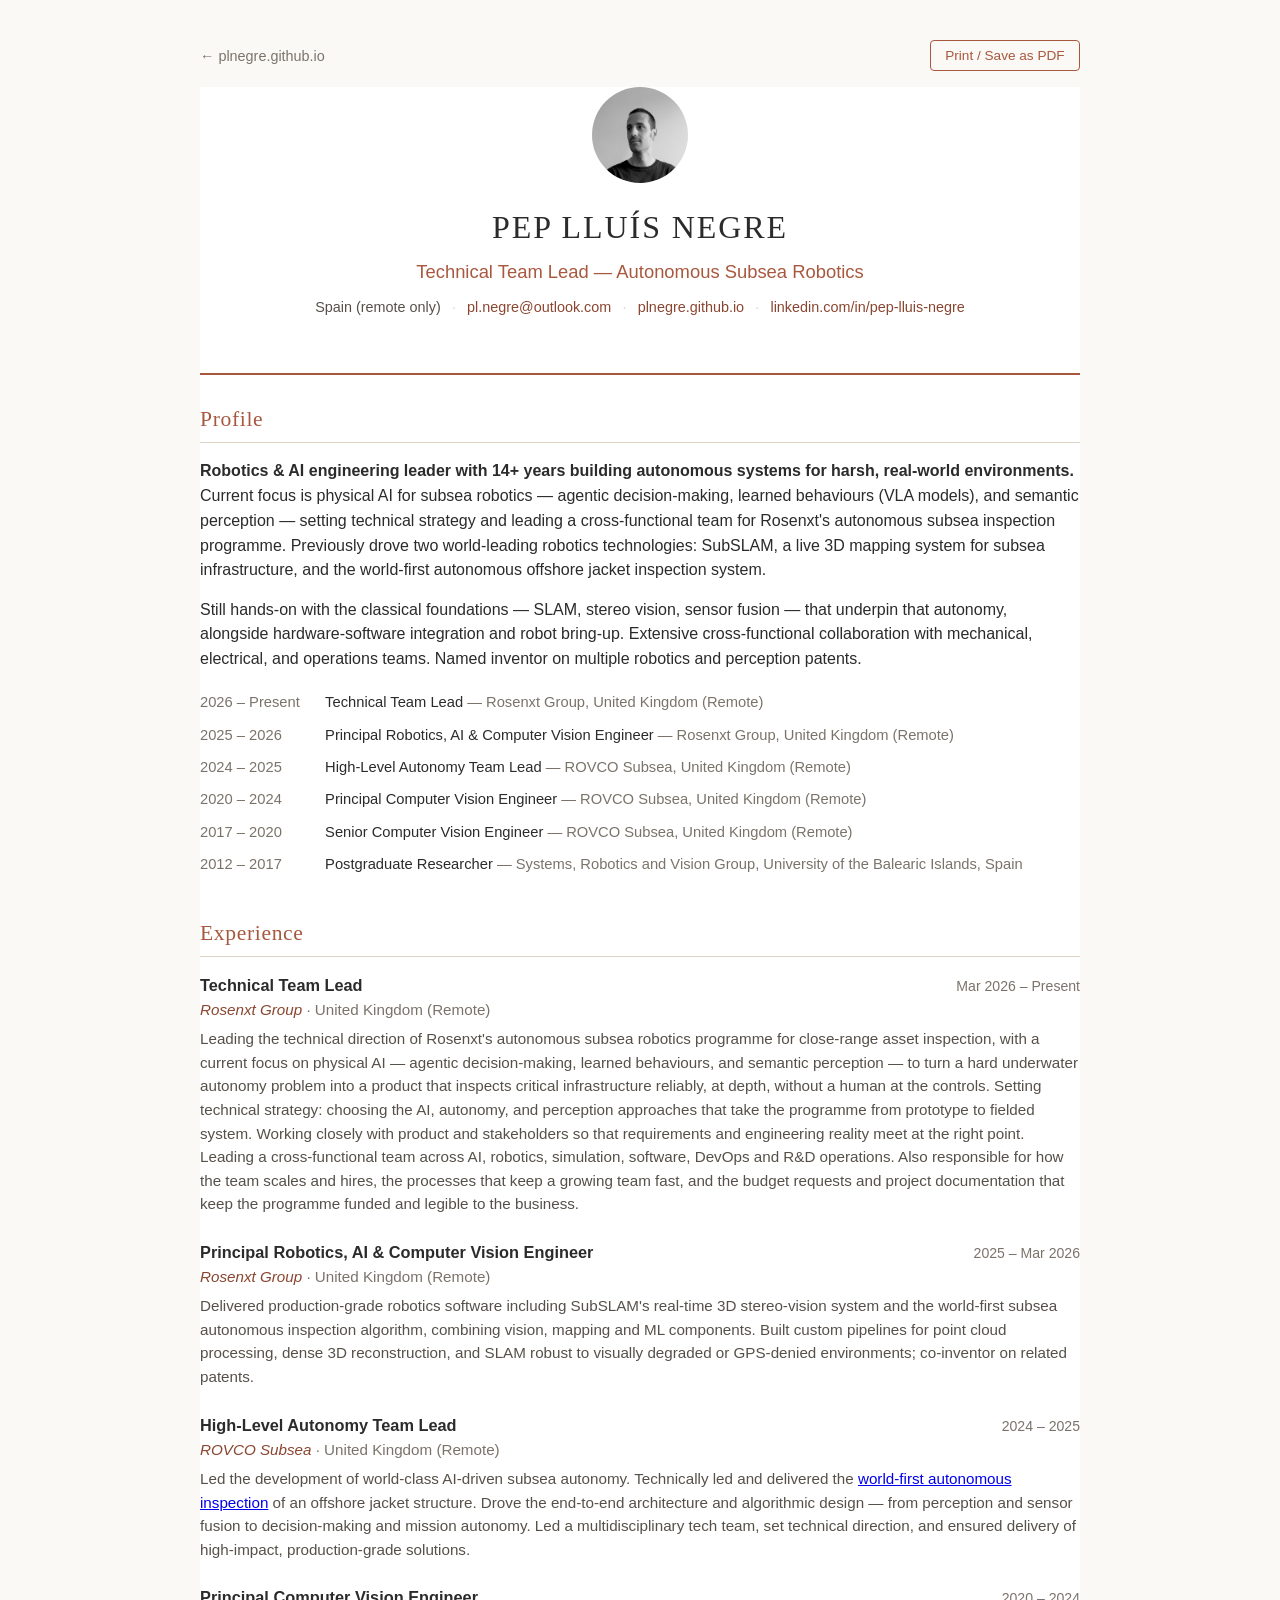
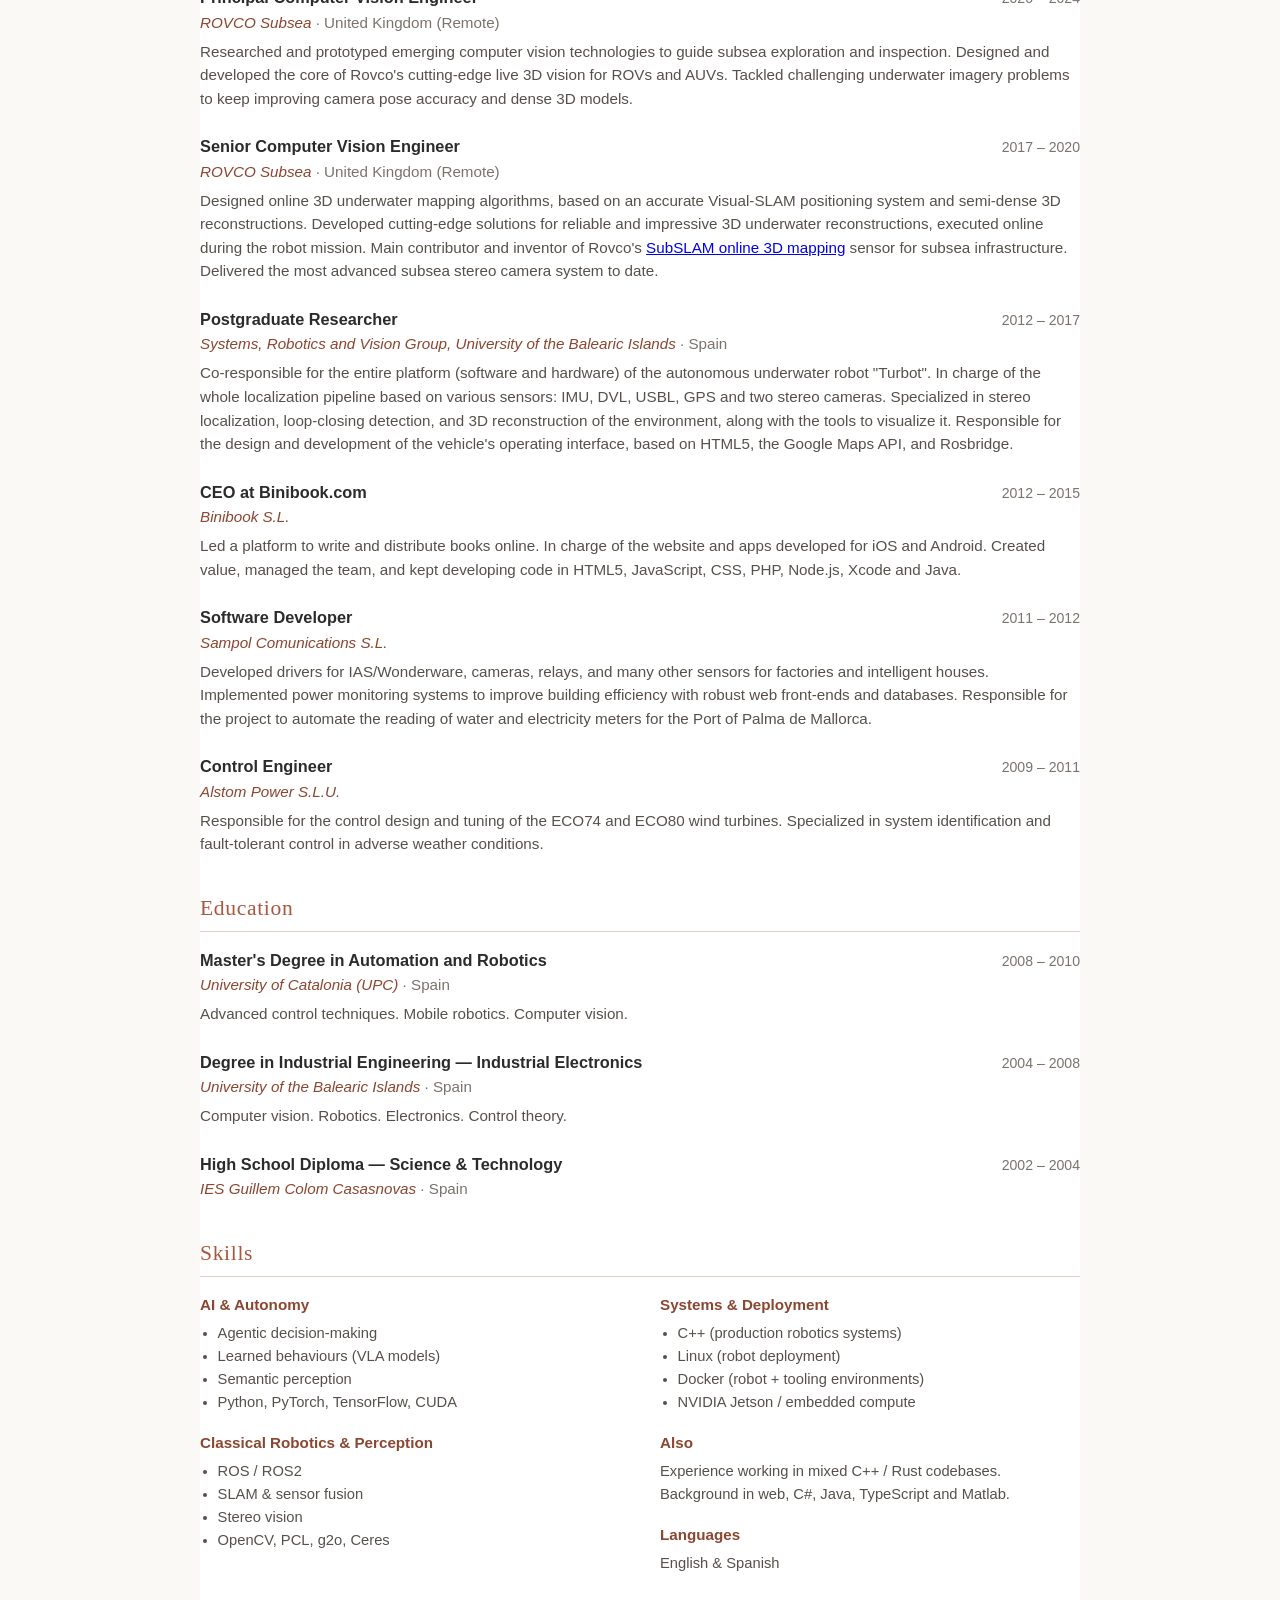
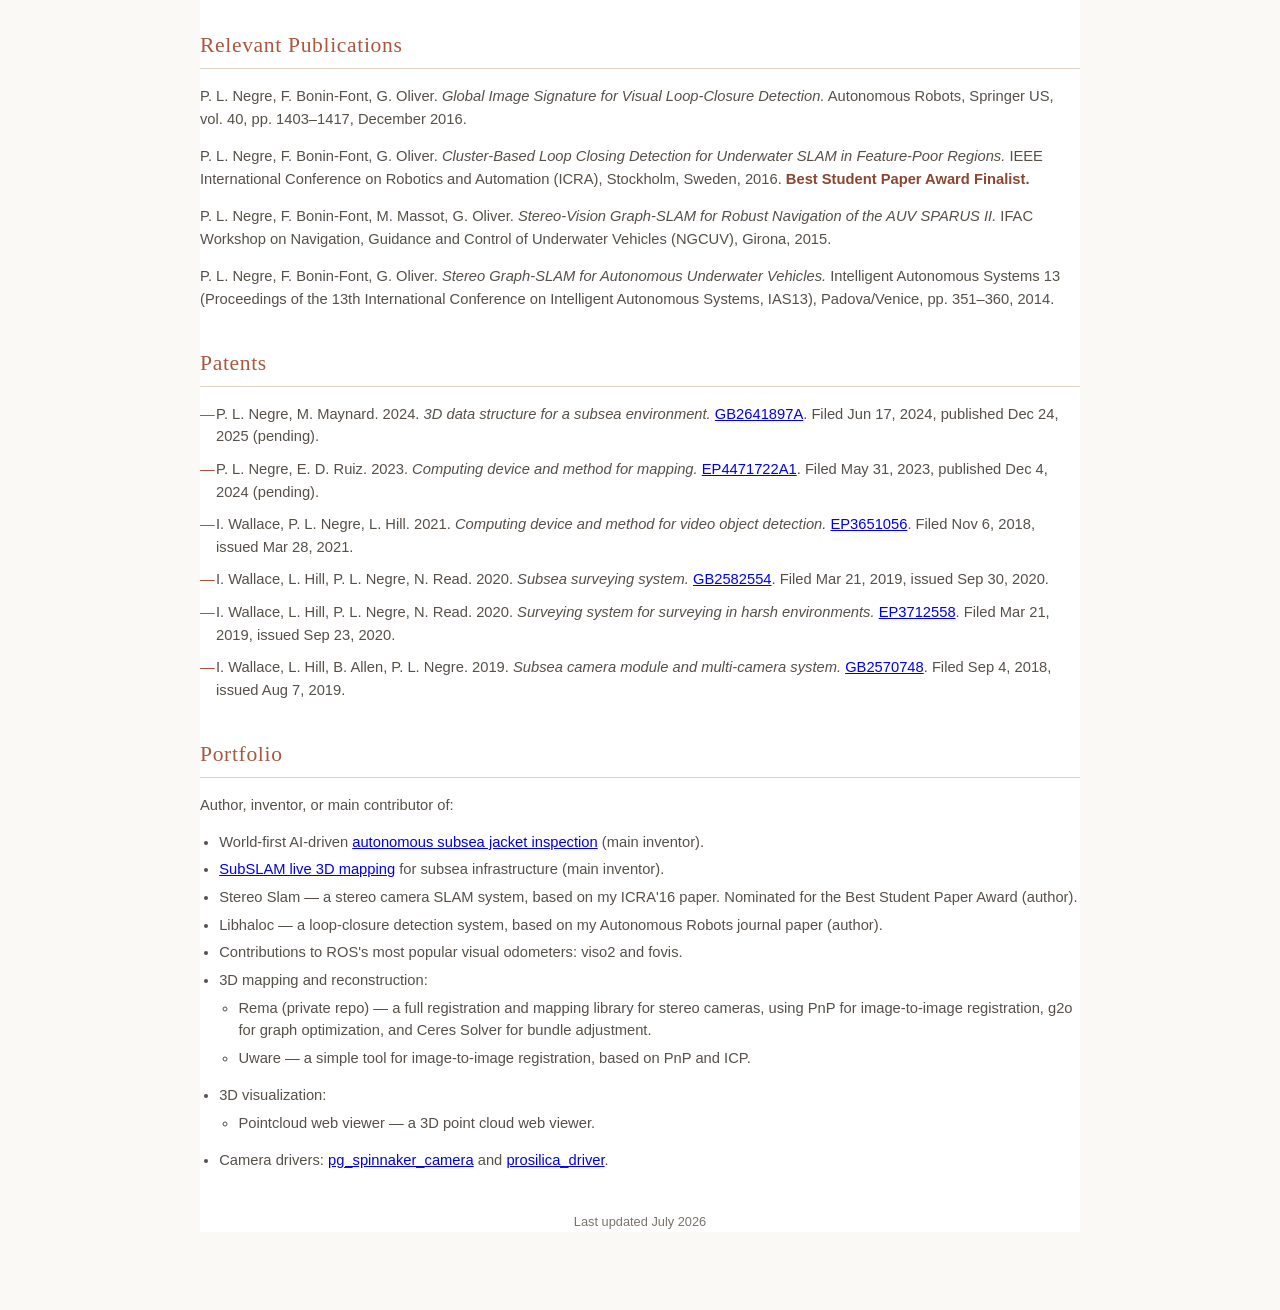
==== cv/index.html @ 26fcb71a "New design" ====
<!DOCTYPE html>
<html lang="en">
<head>
<meta charset="UTF-8" />
<meta http-equiv="X-UA-Compatible" content="IE=edge">
<title>Pep Lluís Negre — CV</title>
<meta name="viewport" content="width=device-width, initial-scale=1, maximum-scale=1" />
<meta name="description" content="Pep Lluís Negre — Curriculum Vitae. Robotics, AI & Computer Vision engineering leader." />
<meta name="keywords" content="plnegre, CV, resume, robotics, computer vision, underwater robotics, SLAM, autonomy" />
<meta name="author" content="Pep Lluís Negre" />
<link rel="icon" href="../favicon.ico">
<style>
  :root{
    --accent: #a8583e;
    --accent-dark: #8a4630;
    --ink: #2b2b2b;
    --ink-soft: #565049;
    --muted: #7a736a;
    --rule: #ddd2c4;
    --bg: #fbf9f6;
    --bg-card: #ffffff;
    --link: #8a4630;
    --max-width: 880px;
  }

  @media (prefers-color-scheme: dark){
    :root{
      --ink: #ece7e0;
      --ink-soft: #cfc7bb;
      --muted: #a79d8f;
      --rule: #4a4038;
      --bg: #1c1815;
      --bg-card: #221d19;
      --link: #e0947c;
      --accent: #e0947c;
      --accent-dark: #d98368;
    }
  }
  :root[data-theme="dark"]{
    --ink: #ece7e0;
    --ink-soft: #cfc7bb;
    --muted: #a79d8f;
    --rule: #4a4038;
    --bg: #1c1815;
    --bg-card: #221d19;
    --link: #e0947c;
    --accent: #e0947c;
    --accent-dark: #d98368;
  }
  :root[data-theme="light"]{
    --accent: #a8583e;
    --accent-dark: #8a4630;
    --ink: #2b2b2b;
    --ink-soft: #565049;
    --muted: #7a736a;
    --rule: #ddd2c4;
    --bg: #fbf9f6;
    --bg-card: #ffffff;
    --link: #8a4630;
  }

  *{ box-sizing: border-box; }

  body{
    margin: 0;
    padding: 2.5rem 1.25rem 4rem;
    background: var(--bg);
    color: var(--ink);
    font-family: -apple-system, "Segoe UI", Helvetica, Arial, sans-serif;
    line-height: 1.55;
  }

  .cv{
    max-width: var(--max-width);
    margin: 0 auto;
    background: var(--bg-card);
  }

  .toolbar{
    max-width: var(--max-width);
    margin: 0 auto 1rem;
    display: flex;
    justify-content: space-between;
    align-items: center;
    gap: 1rem;
  }
  .toolbar a{ color: var(--muted); text-decoration: none; font-size: 0.9rem; }
  .toolbar a:hover{ color: var(--link); }
  .print-btn{
    border: 1px solid var(--accent);
    color: var(--accent);
    background: transparent;
    padding: 0.45rem 0.9rem;
    border-radius: 4px;
    font-size: 0.85rem;
    cursor: pointer;
  }
  .print-btn:hover{ background: var(--accent); color: #fff; }

  header.masthead{
    text-align: center;
    padding-bottom: 1.25rem;
  }
  .masthead img.avatar{
    width: 96px;
    height: 96px;
    border-radius: 50%;
    object-fit: cover;
    margin-bottom: 0.75rem;
    filter: grayscale(15%);
  }
  h1.name{
    font-family: Georgia, "Times New Roman", serif;
    font-weight: 400;
    letter-spacing: 0.06em;
    font-size: 2rem;
    margin: 0 0 0.35rem;
    color: var(--ink);
  }
  .headline{
    color: var(--accent);
    font-size: 1.15rem;
    margin: 0 0 0.6rem;
  }
  .contact-line{
    font-size: 0.9rem;
    color: var(--ink-soft);
  }
  .contact-line a{ color: var(--link); text-decoration: none; }
  .contact-line a:hover{ text-decoration: underline; }
  .contact-line .sep{ color: var(--rule); margin: 0 0.5em; }

  hr.rule{
    border: none;
    border-top: 2px solid var(--accent);
    margin: 1.25rem 0 1.75rem;
  }

  h2.section-title{
    font-family: Georgia, "Times New Roman", serif;
    font-weight: 400;
    color: var(--accent);
    font-size: 1.35rem;
    letter-spacing: 0.03em;
    border-bottom: 1px solid var(--rule);
    padding-bottom: 0.35rem;
    margin: 2.25rem 0 1rem;
  }
  section:first-of-type h2.section-title{ margin-top: 0; }

  p{ margin: 0 0 0.9rem; }

  .quick-roles{
    width: 100%;
    border-collapse: collapse;
    font-size: 0.92rem;
    margin-bottom: 0.5rem;
  }
  .quick-roles td{ padding: 0.3rem 0.5rem 0.3rem 0; vertical-align: top; }
  .quick-roles td.date{ white-space: nowrap; color: var(--muted); width: 8.5em; }
  .quick-roles td.role{ color: var(--ink); }
  .quick-roles td.role .company{ color: var(--muted); }

  .entry{ margin-bottom: 1.5rem; }
  .entry:last-child{ margin-bottom: 0; }
  .entry-head{
    display: flex;
    flex-wrap: wrap;
    justify-content: space-between;
    align-items: baseline;
    gap: 0.25rem 1rem;
  }
  .entry-title{ font-weight: 700; font-size: 1.02rem; color: var(--ink); }
  .entry-date{ color: var(--muted); font-size: 0.88rem; white-space: nowrap; }
  .entry-org{ color: var(--link); font-style: italic; font-size: 0.95rem; margin-bottom: 0.35rem; }
  .entry-org .loc{ color: var(--muted); font-style: normal; }
  .entry p{ font-size: 0.95rem; color: var(--ink-soft); }

  .cols{
    display: grid;
    grid-template-columns: 1fr 1fr;
    gap: 0 2.5rem;
  }
  @media (max-width: 620px){
    .cols{ grid-template-columns: 1fr; }
  }

  .skill-group{ margin-bottom: 1.1rem; }
  .skill-group h4{
    margin: 0 0 0.35rem;
    font-size: 0.95rem;
    color: var(--accent-dark);
  }
  .skill-group ul{ margin: 0; padding-left: 1.1rem; font-size: 0.92rem; color: var(--ink-soft); }
  .skill-group p{ font-size: 0.92rem; color: var(--ink-soft); }

  .pub{
    font-size: 0.92rem;
    color: var(--ink-soft);
    margin-bottom: 0.9rem;
  }
  .pub .award{ font-weight: 700; color: var(--accent-dark); }

  ul.patents{ list-style: none; margin: 0; padding: 0; font-size: 0.92rem; color: var(--ink-soft); }
  ul.patents li{ margin-bottom: 0.6rem; padding-left: 1rem; position: relative; }
  ul.patents li::before{ content: "—"; position: absolute; left: 0; color: var(--accent); }

  .portfolio-list{ font-size: 0.92rem; color: var(--ink-soft); }
  .portfolio-list ul{ padding-left: 1.2rem; margin: 0.3rem 0 0.9rem; }
  .portfolio-list li{ margin-bottom: 0.3rem; }
  .portfolio-list ul ul{ margin-top: 0.3rem; }

  footer.cv-footer{
    text-align: center;
    color: var(--muted);
    font-size: 0.8rem;
    margin-top: 2.5rem;
  }

  @media print{
    body{ padding: 0; background: #fff; }
    .toolbar{ display: none; }
    .cv{ max-width: 100%; }
    a{ color: inherit !important; text-decoration: none !important; }
    :root{
      --ink: #2b2b2b;
      --ink-soft: #444;
      --muted: #666;
      --rule: #ccc;
      --bg: #fff;
      --bg-card: #fff;
      --accent: #a8583e;
      --accent-dark: #8a4630;
    }
  }
</style>
</head>
<body>

  <div class="toolbar">
    <a href="../index.html">← plnegre.github.io</a>
    <button class="print-btn" onclick="window.print()">Print / Save as PDF</button>
  </div>

  <div class="cv">

    <header class="masthead">
      <img class="avatar" src="../images/my_photo_25.jpeg" alt="Pep Lluís Negre">
      <h1 class="name">PEP LLUÍS NEGRE</h1>
      <p class="headline">Technical Team Lead — Autonomous Subsea Robotics</p>
      <p class="contact-line">
        Spain (remote only)
        <span class="sep">·</span>
        <a href="mailto:pl.negre@outlook.com">pl.negre@outlook.com</a>
        <span class="sep">·</span>
        <a href="https://plnegre.github.io" target="_blank">plnegre.github.io</a>
        <span class="sep">·</span>
        <a href="https://www.linkedin.com/in/pep-lluis-negre-a2674336/" target="_blank">linkedin.com/in/pep-lluis-negre</a>
      </p>
    </header>

    <hr class="rule">

    <section>
      <h2 class="section-title">Profile</h2>

      <p><strong>Robotics &amp; AI engineering leader with 14+ years building autonomous systems for harsh, real-world environments.</strong> Current focus is physical AI for subsea robotics — agentic decision-making, learned behaviours (VLA models), and semantic perception — setting technical strategy and leading a cross-functional team for Rosenxt's autonomous subsea inspection programme. Previously drove two world-leading robotics technologies: SubSLAM, a live 3D mapping system for subsea infrastructure, and the world-first autonomous offshore jacket inspection system.</p>

      <p>Still hands-on with the classical foundations — SLAM, stereo vision, sensor fusion — that underpin that autonomy, alongside hardware-software integration and robot bring-up. Extensive cross-functional collaboration with mechanical, electrical, and operations teams. Named inventor on multiple robotics and perception patents.</p>

      <table class="quick-roles">
        <tr><td class="date">2026 – Present</td><td class="role">Technical Team Lead <span class="company">— Rosenxt Group, United Kingdom (Remote)</span></td></tr>
        <tr><td class="date">2025 – 2026</td><td class="role">Principal Robotics, AI &amp; Computer Vision Engineer <span class="company">— Rosenxt Group, United Kingdom (Remote)</span></td></tr>
        <tr><td class="date">2024 – 2025</td><td class="role">High-Level Autonomy Team Lead <span class="company">— ROVCO Subsea, United Kingdom (Remote)</span></td></tr>
        <tr><td class="date">2020 – 2024</td><td class="role">Principal Computer Vision Engineer <span class="company">— ROVCO Subsea, United Kingdom (Remote)</span></td></tr>
        <tr><td class="date">2017 – 2020</td><td class="role">Senior Computer Vision Engineer <span class="company">— ROVCO Subsea, United Kingdom (Remote)</span></td></tr>
        <tr><td class="date">2012 – 2017</td><td class="role">Postgraduate Researcher <span class="company">— Systems, Robotics and Vision Group, University of the Balearic Islands, Spain</span></td></tr>
      </table>
    </section>

    <section>
      <h2 class="section-title">Experience</h2>

      <div class="entry">
        <div class="entry-head">
          <span class="entry-title">Technical Team Lead</span>
          <span class="entry-date">Mar 2026 – Present</span>
        </div>
        <div class="entry-org">Rosenxt Group <span class="loc">· United Kingdom (Remote)</span></div>
        <p>Leading the technical direction of Rosenxt's autonomous subsea robotics programme for close-range asset inspection, with a current focus on physical AI — agentic decision-making, learned behaviours, and semantic perception — to turn a hard underwater autonomy problem into a product that inspects critical infrastructure reliably, at depth, without a human at the controls. Setting technical strategy: choosing the AI, autonomy, and perception approaches that take the programme from prototype to fielded system. Working closely with product and stakeholders so that requirements and engineering reality meet at the right point. Leading a cross-functional team across AI, robotics, simulation, software, DevOps and R&amp;D operations. Also responsible for how the team scales and hires, the processes that keep a growing team fast, and the budget requests and project documentation that keep the programme funded and legible to the business.</p>
      </div>

      <div class="entry">
        <div class="entry-head">
          <span class="entry-title">Principal Robotics, AI &amp; Computer Vision Engineer</span>
          <span class="entry-date">2025 – Mar 2026</span>
        </div>
        <div class="entry-org">Rosenxt Group <span class="loc">· United Kingdom (Remote)</span></div>
        <p>Delivered production-grade robotics software including SubSLAM's real-time 3D stereo-vision system and the world-first subsea autonomous inspection algorithm, combining vision, mapping and ML components. Built custom pipelines for point cloud processing, dense 3D reconstruction, and SLAM robust to visually degraded or GPS-denied environments; co-inventor on related patents.</p>
      </div>

      <div class="entry">
        <div class="entry-head">
          <span class="entry-title">High-Level Autonomy Team Lead</span>
          <span class="entry-date">2024 – 2025</span>
        </div>
        <div class="entry-org">ROVCO Subsea <span class="loc">· United Kingdom (Remote)</span></div>
        <p>Led the development of world-class AI-driven subsea autonomy. Technically led and delivered the <a href="https://www.offshore-energy.biz/worlds-first-ai-powered-autonomous-subsea-vehicle-changing-underwater-inspection-and-survey-game-video/" target="_blank">world-first autonomous inspection</a> of an offshore jacket structure. Drove the end-to-end architecture and algorithmic design — from perception and sensor fusion to decision-making and mission autonomy. Led a multidisciplinary tech team, set technical direction, and ensured delivery of high-impact, production-grade solutions.</p>
      </div>

      <div class="entry">
        <div class="entry-head">
          <span class="entry-title">Principal Computer Vision Engineer</span>
          <span class="entry-date">2020 – 2024</span>
        </div>
        <div class="entry-org">ROVCO Subsea <span class="loc">· United Kingdom (Remote)</span></div>
        <p>Researched and prototyped emerging computer vision technologies to guide subsea exploration and inspection. Designed and developed the core of Rovco's cutting-edge live 3D vision for ROVs and AUVs. Tackled challenging underwater imagery problems to keep improving camera pose accuracy and dense 3D models.</p>
      </div>

      <div class="entry">
        <div class="entry-head">
          <span class="entry-title">Senior Computer Vision Engineer</span>
          <span class="entry-date">2017 – 2020</span>
        </div>
        <div class="entry-org">ROVCO Subsea <span class="loc">· United Kingdom (Remote)</span></div>
        <p>Designed online 3D underwater mapping algorithms, based on an accurate Visual-SLAM positioning system and semi-dense 3D reconstructions. Developed cutting-edge solutions for reliable and impressive 3D underwater reconstructions, executed online during the robot mission. Main contributor and inventor of Rovco's <a href="https://youtu.be/R4PEVjXsoFY" target="_blank">SubSLAM online 3D mapping</a> sensor for subsea infrastructure. Delivered the most advanced subsea stereo camera system to date.</p>
      </div>

      <div class="entry">
        <div class="entry-head">
          <span class="entry-title">Postgraduate Researcher</span>
          <span class="entry-date">2012 – 2017</span>
        </div>
        <div class="entry-org">Systems, Robotics and Vision Group, University of the Balearic Islands <span class="loc">· Spain</span></div>
        <p>Co-responsible for the entire platform (software and hardware) of the autonomous underwater robot "Turbot". In charge of the whole localization pipeline based on various sensors: IMU, DVL, USBL, GPS and two stereo cameras. Specialized in stereo localization, loop-closing detection, and 3D reconstruction of the environment, along with the tools to visualize it. Responsible for the design and development of the vehicle's operating interface, based on HTML5, the Google Maps API, and Rosbridge.</p>
      </div>

      <div class="entry">
        <div class="entry-head">
          <span class="entry-title">CEO at Binibook.com</span>
          <span class="entry-date">2012 – 2015</span>
        </div>
        <div class="entry-org">Binibook S.L.</div>
        <p>Led a platform to write and distribute books online. In charge of the website and apps developed for iOS and Android. Created value, managed the team, and kept developing code in HTML5, JavaScript, CSS, PHP, Node.js, Xcode and Java.</p>
      </div>

      <div class="entry">
        <div class="entry-head">
          <span class="entry-title">Software Developer</span>
          <span class="entry-date">2011 – 2012</span>
        </div>
        <div class="entry-org">Sampol Comunications S.L.</div>
        <p>Developed drivers for IAS/Wonderware, cameras, relays, and many other sensors for factories and intelligent houses. Implemented power monitoring systems to improve building efficiency with robust web front-ends and databases. Responsible for the project to automate the reading of water and electricity meters for the Port of Palma de Mallorca.</p>
      </div>

      <div class="entry">
        <div class="entry-head">
          <span class="entry-title">Control Engineer</span>
          <span class="entry-date">2009 – 2011</span>
        </div>
        <div class="entry-org">Alstom Power S.L.U.</div>
        <p>Responsible for the control design and tuning of the ECO74 and ECO80 wind turbines. Specialized in system identification and fault-tolerant control in adverse weather conditions.</p>
      </div>
    </section>

    <section>
      <h2 class="section-title">Education</h2>

      <div class="entry">
        <div class="entry-head">
          <span class="entry-title">Master's Degree in Automation and Robotics</span>
          <span class="entry-date">2008 – 2010</span>
        </div>
        <div class="entry-org">University of Catalonia (UPC) <span class="loc">· Spain</span></div>
        <p>Advanced control techniques. Mobile robotics. Computer vision.</p>
      </div>

      <div class="entry">
        <div class="entry-head">
          <span class="entry-title">Degree in Industrial Engineering — Industrial Electronics</span>
          <span class="entry-date">2004 – 2008</span>
        </div>
        <div class="entry-org">University of the Balearic Islands <span class="loc">· Spain</span></div>
        <p>Computer vision. Robotics. Electronics. Control theory.</p>
      </div>

      <div class="entry">
        <div class="entry-head">
          <span class="entry-title">High School Diploma — Science &amp; Technology</span>
          <span class="entry-date">2002 – 2004</span>
        </div>
        <div class="entry-org">IES Guillem Colom Casasnovas <span class="loc">· Spain</span></div>
      </div>
    </section>

    <section>
      <h2 class="section-title">Skills</h2>
      <div class="cols">
        <div>
          <div class="skill-group">
            <h4>AI &amp; Autonomy</h4>
            <ul>
              <li>Agentic decision-making</li>
              <li>Learned behaviours (VLA models)</li>
              <li>Semantic perception</li>
              <li>Python, PyTorch, TensorFlow, CUDA</li>
            </ul>
          </div>

          <div class="skill-group">
            <h4>Classical Robotics &amp; Perception</h4>
            <ul>
              <li>ROS / ROS2</li>
              <li>SLAM &amp; sensor fusion</li>
              <li>Stereo vision</li>
              <li>OpenCV, PCL, g2o, Ceres</li>
            </ul>
          </div>
        </div>

        <div>
          <div class="skill-group">
            <h4>Systems &amp; Deployment</h4>
            <ul>
              <li>C++ (production robotics systems)</li>
              <li>Linux (robot deployment)</li>
              <li>Docker (robot + tooling environments)</li>
              <li>NVIDIA Jetson / embedded compute</li>
            </ul>
          </div>

          <div class="skill-group">
            <h4>Also</h4>
            <p>Experience working in mixed C++ / Rust codebases. Background in web, C#, Java, TypeScript and Matlab.</p>
          </div>

          <div class="skill-group">
            <h4>Languages</h4>
            <p>English &amp; Spanish</p>
          </div>
        </div>
      </div>
    </section>

    <section>
      <h2 class="section-title">Relevant Publications</h2>

      <p class="pub">P. L. Negre, F. Bonin-Font, G. Oliver. <em>Global Image Signature for Visual Loop-Closure Detection.</em> Autonomous Robots, Springer US, vol. 40, pp. 1403–1417, December 2016.</p>

      <p class="pub">P. L. Negre, F. Bonin-Font, G. Oliver. <em>Cluster-Based Loop Closing Detection for Underwater SLAM in Feature-Poor Regions.</em> IEEE International Conference on Robotics and Automation (ICRA), Stockholm, Sweden, 2016. <span class="award">Best Student Paper Award Finalist.</span></p>

      <p class="pub">P. L. Negre, F. Bonin-Font, M. Massot, G. Oliver. <em>Stereo-Vision Graph-SLAM for Robust Navigation of the AUV SPARUS II.</em> IFAC Workshop on Navigation, Guidance and Control of Underwater Vehicles (NGCUV), Girona, 2015.</p>

      <p class="pub">P. L. Negre, F. Bonin-Font, G. Oliver. <em>Stereo Graph-SLAM for Autonomous Underwater Vehicles.</em> Intelligent Autonomous Systems 13 (Proceedings of the 13th International Conference on Intelligent Autonomous Systems, IAS13), Padova/Venice, pp. 351–360, 2014.</p>
    </section>

    <section>
      <h2 class="section-title">Patents</h2>
      <ul class="patents">
        <li>P. L. Negre, M. Maynard. 2024. <em>3D data structure for a subsea environment.</em> <a href="https://patents.google.com/patent/GB2641897A/en" target="_blank">GB2641897A</a>. Filed Jun 17, 2024, published Dec 24, 2025 (pending).</li>
        <li>P. L. Negre, E. D. Ruiz. 2023. <em>Computing device and method for mapping.</em> <a href="https://patentimages.storage.googleapis.com/57/5b/6b/83501447cbddb4/EP4471722A1.pdf" target="_blank">EP4471722A1</a>. Filed May 31, 2023, published Dec 4, 2024 (pending).</li>
        <li>I. Wallace, P. L. Negre, L. Hill. 2021. <em>Computing device and method for video object detection.</em> <a href="https://register.epo.org/application?number=EP18204705&amp;tab=main" target="_blank">EP3651056</a>. Filed Nov 6, 2018, issued Mar 28, 2021.</li>
        <li>I. Wallace, L. Hill, P. L. Negre, N. Read. 2020. <em>Subsea surveying system.</em> <a href="../GB2582554.pdf" target="_blank">GB2582554</a>. Filed Mar 21, 2019, issued Sep 30, 2020.</li>
        <li>I. Wallace, L. Hill, P. L. Negre, N. Read. 2020. <em>Surveying system for surveying in harsh environments.</em> <a href="../EP3712558A1.pdf" target="_blank">EP3712558</a>. Filed Mar 21, 2019, issued Sep 23, 2020.</li>
        <li>I. Wallace, L. Hill, B. Allen, P. L. Negre. 2019. <em>Subsea camera module and multi-camera system.</em> <a href="https://www.ipo.gov.uk/p-ipsum/Case/PublicationNumber/GB2570748" target="_blank">GB2570748</a>. Filed Sep 4, 2018, issued Aug 7, 2019.</li>
      </ul>
    </section>

    <section>
      <h2 class="section-title">Portfolio</h2>
      <div class="portfolio-list">
        <p>Author, inventor, or main contributor of:</p>
        <ul>
          <li>World-first AI-driven <a href="https://www.offshore-energy.biz/worlds-first-ai-powered-autonomous-subsea-vehicle-changing-underwater-inspection-and-survey-game-video/" target="_blank">autonomous subsea jacket inspection</a> (main inventor).</li>
          <li><a href="https://youtu.be/R4PEVjXsoFY" target="_blank">SubSLAM live 3D mapping</a> for subsea infrastructure (main inventor).</li>
          <li>Stereo Slam — a stereo camera SLAM system, based on my ICRA'16 paper. Nominated for the Best Student Paper Award (author).</li>
          <li>Libhaloc — a loop-closure detection system, based on my Autonomous Robots journal paper (author).</li>
          <li>Contributions to ROS's most popular visual odometers: viso2 and fovis.</li>
          <li>3D mapping and reconstruction:
            <ul>
              <li>Rema (private repo) — a full registration and mapping library for stereo cameras, using PnP for image-to-image registration, g2o for graph optimization, and Ceres Solver for bundle adjustment.</li>
              <li>Uware — a simple tool for image-to-image registration, based on PnP and ICP.</li>
            </ul>
          </li>
          <li>3D visualization:
            <ul>
              <li>Pointcloud web viewer — a 3D point cloud web viewer.</li>
            </ul>
          </li>
          <li>Camera drivers: <a href="https://github.com/srv/pg_spinnaker_camera" target="_blank">pg_spinnaker_camera</a> and <a href="https://github.com/srv/prosilica_driver" target="_blank">prosilica_driver</a>.</li>
        </ul>
      </div>
    </section>

    <footer class="cv-footer">
      <p>Last updated July 2026</p>
    </footer>

  </div>

</body>
</html>
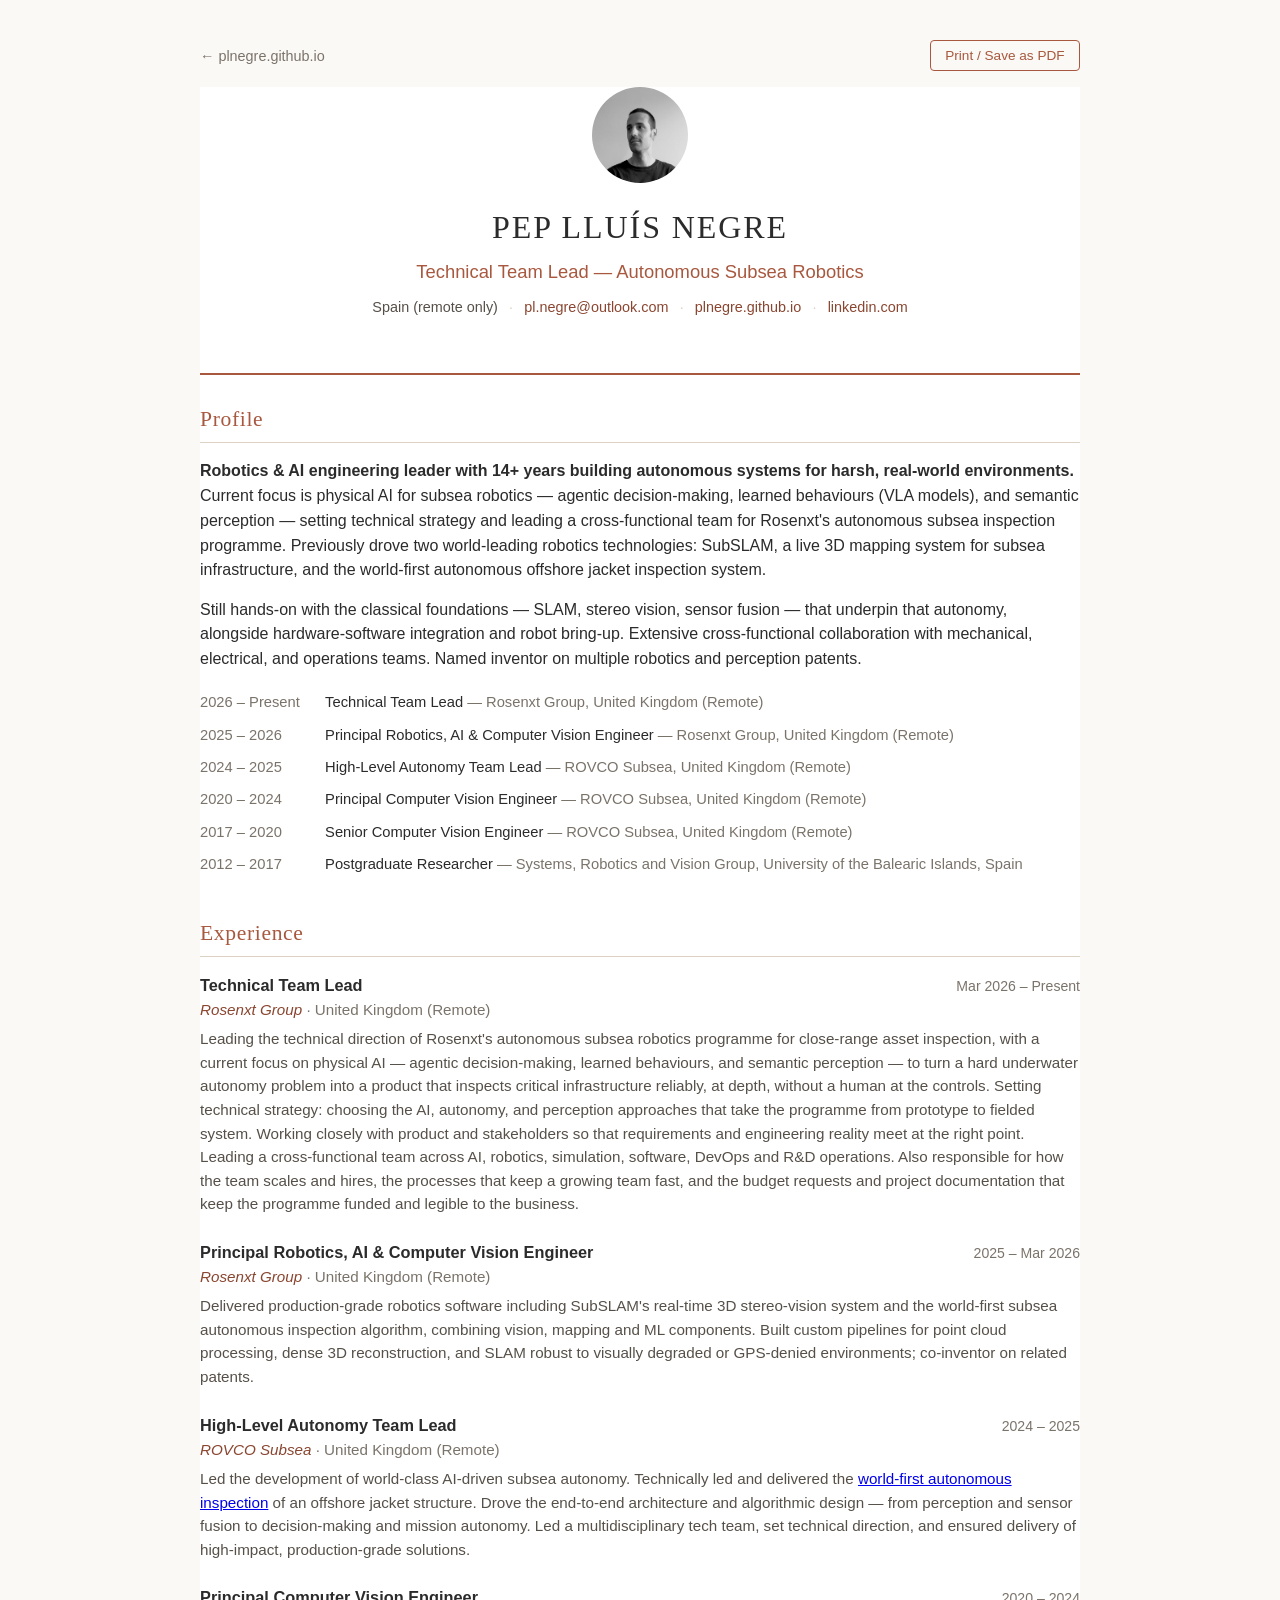
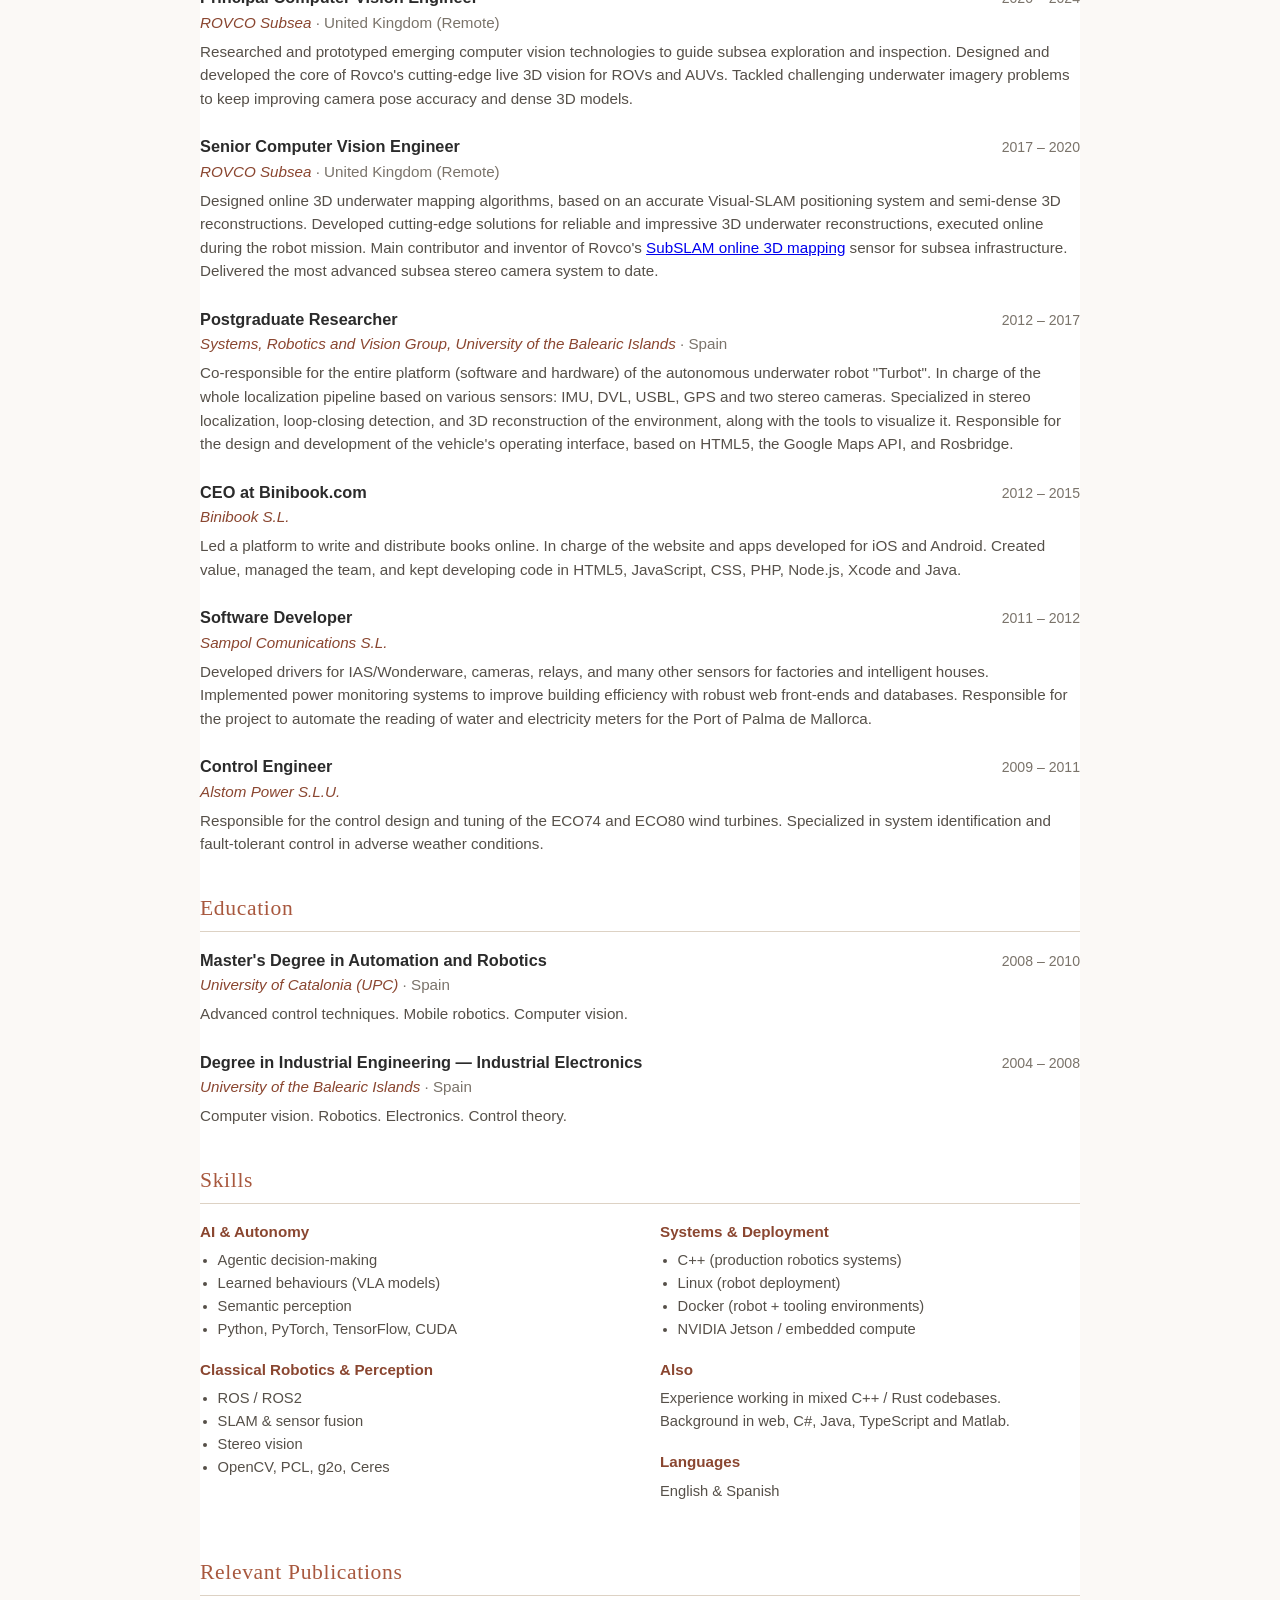
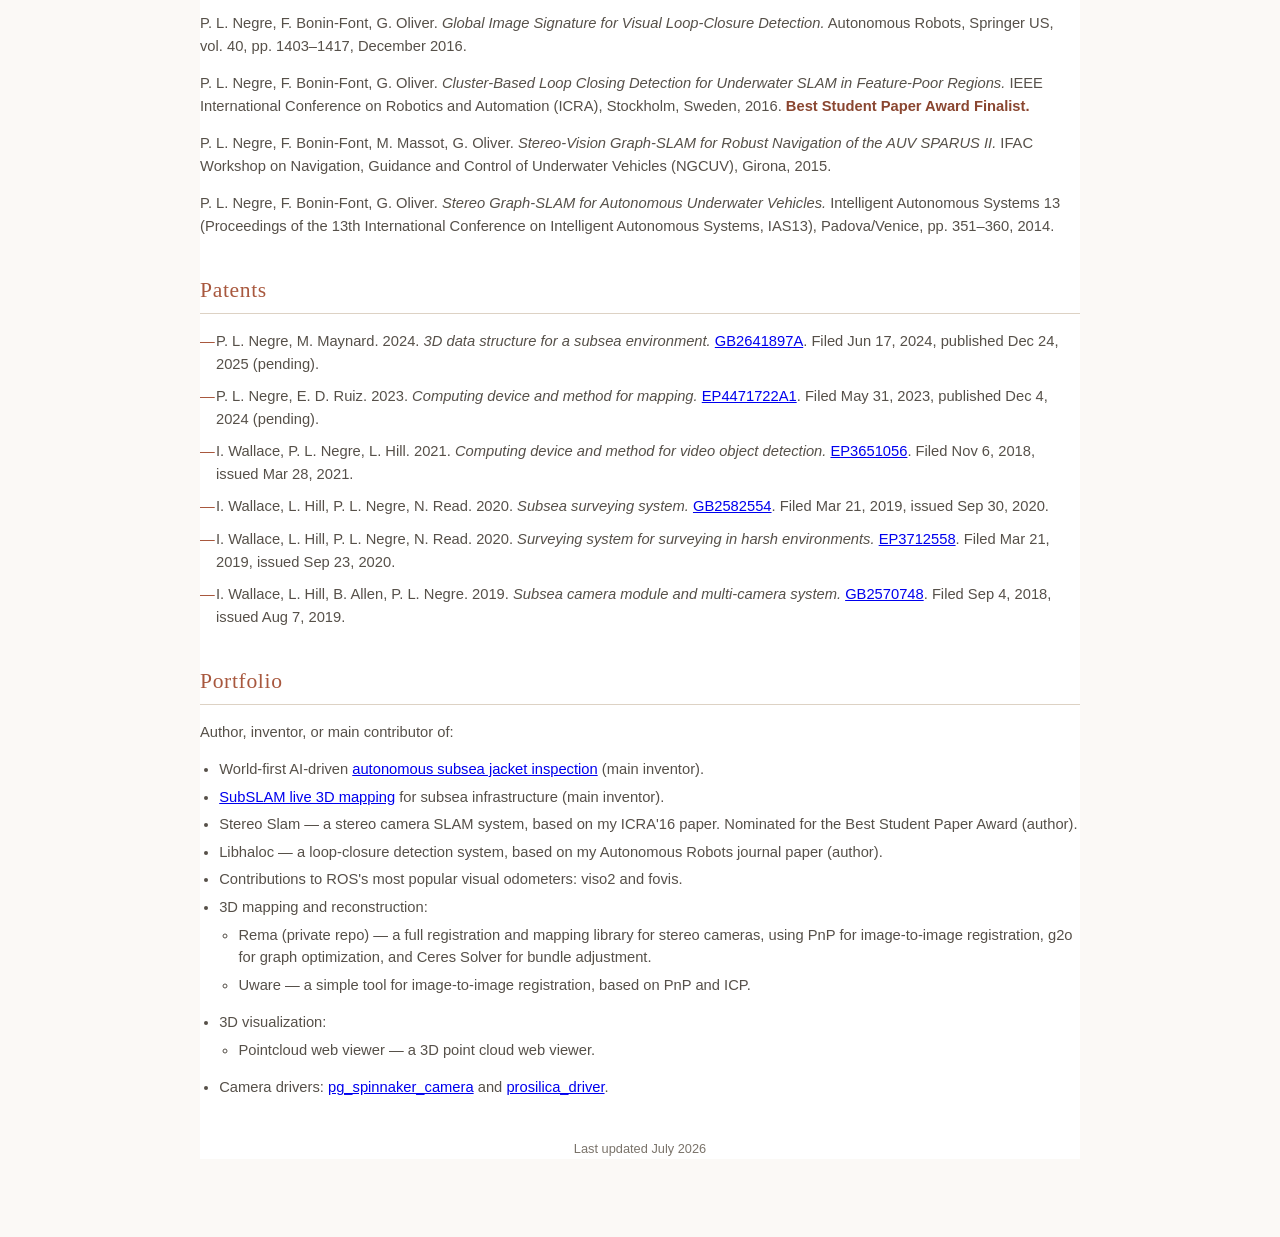
==== commit 2f9dc2c6: "Fix smartphone view" ====
--- a/cv/index.html
+++ b/cv/index.html
@@ -255,7 +255,7 @@
         <span class="sep">·</span>
         <a href="https://plnegre.github.io" target="_blank">plnegre.github.io</a>
         <span class="sep">·</span>
-        <a href="https://www.linkedin.com/in/pep-lluis-negre-a2674336/" target="_blank">linkedin.com/in/pep-lluis-negre</a>
+        <a href="https://www.linkedin.com/in/pep-lluis-n-a2674336/" target="_blank">linkedin.com</a>
       </p>
     </header>
 
@@ -382,14 +382,6 @@
         </div>
         <div class="entry-org">University of the Balearic Islands <span class="loc">· Spain</span></div>
         <p>Computer vision. Robotics. Electronics. Control theory.</p>
-      </div>
-
-      <div class="entry">
-        <div class="entry-head">
-          <span class="entry-title">High School Diploma — Science &amp; Technology</span>
-          <span class="entry-date">2002 – 2004</span>
-        </div>
-        <div class="entry-org">IES Guillem Colom Casasnovas <span class="loc">· Spain</span></div>
       </div>
     </section>
 
